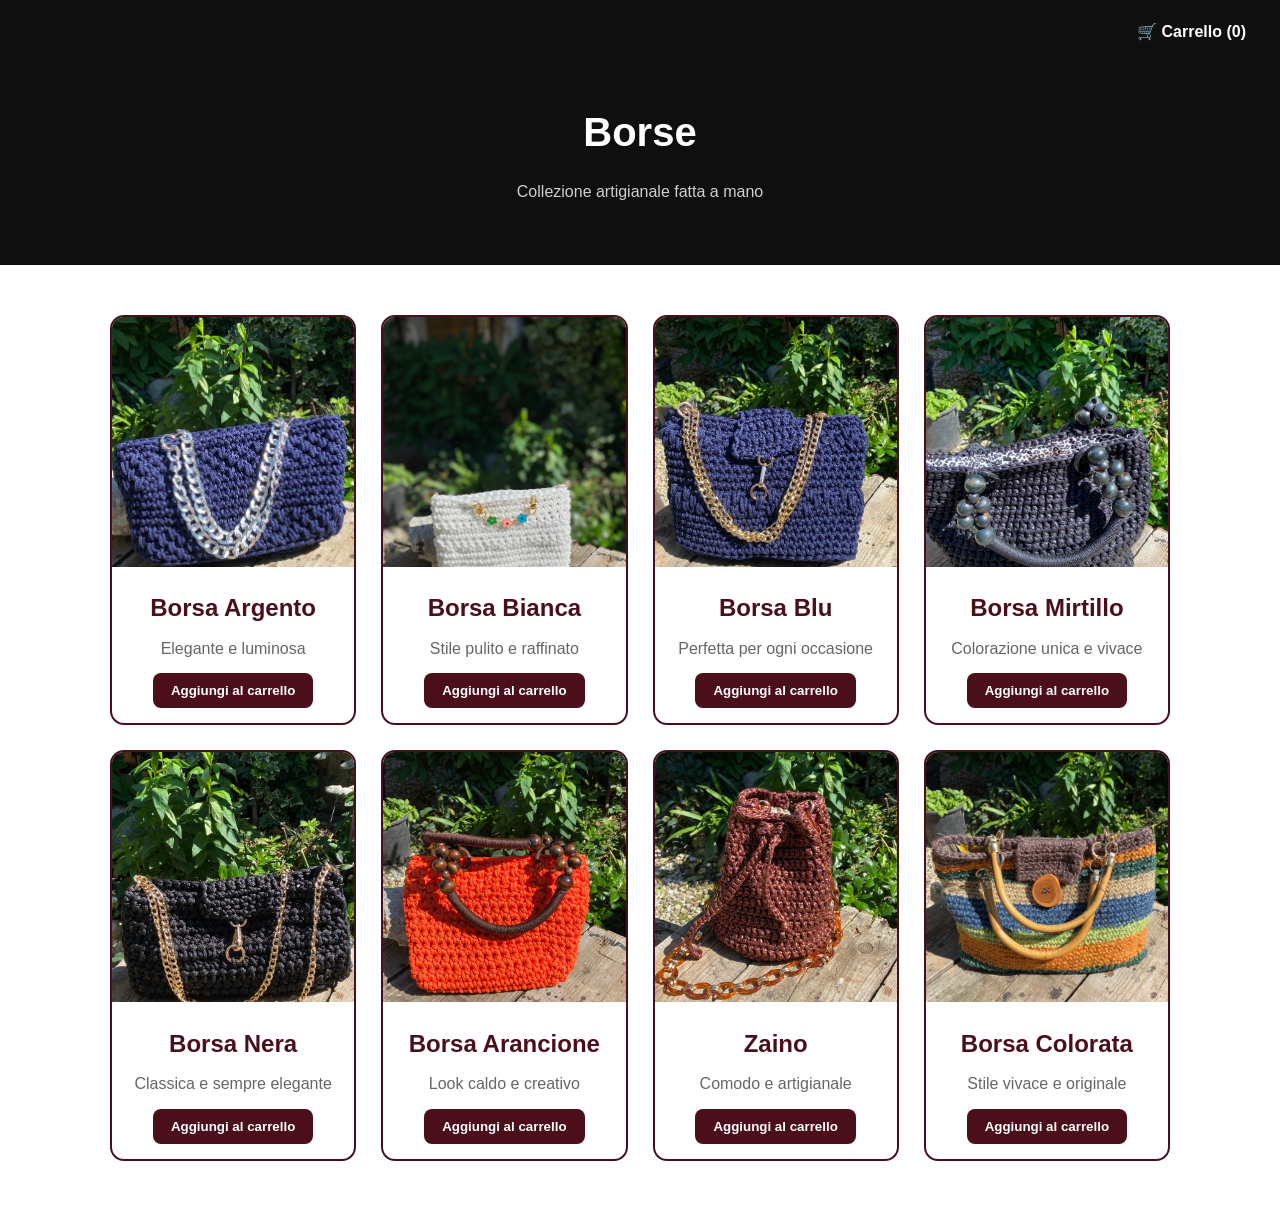
==== borse.html @ 84f6b8d7 "Sito aggiornato con nuovi file e immagini" ====
<!DOCTYPE html>
<html lang="it">
<head>
<meta charset="UTF-8">
<meta name="viewport" content="width=device-width, initial-scale=1.0">
<title>Borse - Cocotte Minute</title>
<link rel="stylesheet" href="style.css">
</head>

<body>

<!-- TOP BAR CARRELLO -->
<div class="topbar">
  <button class="cart-icon" onclick="toggleCart()">
    🛒 Carrello (<span id="cart-count">0</span>)
  </button>
</div>

<!-- CARRELLO -->
<div id="cart" class="cart">

  <h3>Il tuo ordine</h3>
  <div id="cart-items"></div>

  <button onclick="openOrder()">Acquista</button>
  <button onclick="clearCart()">Svuota carrello</button>
  <button onclick="toggleCart()">Chiudi</button>

</div>

<!-- MODAL ORDINE -->
<div id="orderModal" class="modal">

  <div class="modal-content">

    <h3>Completa il tuo ordine</h3>

    <textarea id="orderText"></textarea>

    <button onclick="sendWhatsApp()">📞 WhatsApp</button>
    <button onclick="sendEmail()">✉️ Gmail</button>
    <button onclick="closeModal()">Chiudi</button>

  </div>

</div>

<!-- HERO -->
<header class="hero-top">
  <h1>Borse</h1>
  <p>Collezione artigianale fatta a mano</p>
</header>

<!-- PRODUCTS -->
<section class="product-grid">

  <div class="product-card">
    <img src="borsaarg.jpg">
    <div class="product-info">
      <h2>Borsa Argento</h2>
      <p>Elegante e luminosa</p>
      <button onclick="addToCart('Borsa Argento')">Aggiungi al carrello</button>
    </div>
  </div>

  <div class="product-card">
    <img src="borsabianca.jpg">
    <div class="product-info">
      <h2>Borsa Bianca</h2>
      <p>Stile pulito e raffinato</p>
      <button onclick="addToCart('Borsa Bianca')">Aggiungi al carrello</button>
    </div>
  </div>

  <div class="product-card">
    <img src="borsablu.jpg">
    <div class="product-info">
      <h2>Borsa Blu</h2>
      <p>Perfetta per ogni occasione</p>
      <button onclick="addToCart('Borsa Blu')">Aggiungi al carrello</button>
    </div>
  </div>

  <div class="product-card">
    <img src="borsamirt.jpg">
    <div class="product-info">
      <h2>Borsa Mirtillo</h2>
      <p>Colorazione unica e vivace</p>
      <button onclick="addToCart('Borsa Mirtillo')">Aggiungi al carrello</button>
    </div>
  </div>

  <div class="product-card">
    <img src="borsanera.jpg">
    <div class="product-info">
      <h2>Borsa Nera</h2>
      <p>Classica e sempre elegante</p>
      <button onclick="addToCart('Borsa Nera')">Aggiungi al carrello</button>
    </div>
  </div>

  <div class="product-card">
    <img src="borsaara.jpg">
    <div class="product-info">
      <h2>Borsa Arancione</h2>
      <p>Look caldo e creativo</p>
      <button onclick="addToCart('Borsa Arancione')">Aggiungi al carrello</button>
    </div>
  </div>

  <div class="product-card">
    <img src="borsazaino.jpg">
    <div class="product-info">
      <h2>Zaino</h2>
      <p>Comodo e artigianale</p>
      <button onclick="addToCart('Zaino')">Aggiungi al carrello</button>
    </div>
  </div>

  <div class="product-card">
    <img src="borsacol.jpg">
    <div class="product-info">
      <h2>Borsa Colorata</h2>
      <p>Stile vivace e originale</p>
      <button onclick="addToCart('Borsa Colorata')">Aggiungi al carrello</button>
    </div>
  </div>

</section>

<!-- JS -->
<script>

let cart = [];

function addToCart(name){
  let item = cart.find(i => i.name === name);

  if(item){
    item.qty++;
  } else {
    cart.push({name:name, qty:1});
  }

  updateCart();
}

function updateCart(){

  let total = 0;
  cart.forEach(i => total += i.qty);

  document.getElementById("cart-count").innerText = total;

  let box = document.getElementById("cart-items");

  if(cart.length === 0){
    box.innerHTML = "<p>Carrello vuoto</p>";
    return;
  }

  box.innerHTML = cart.map((i,index)=>`
    <div class="cart-item">
      <span>${i.name}</span>
      <div>
        <button onclick="minus(${index})">-</button>
        ${i.qty}
        <button onclick="plus(${index})">+</button>
      </div>
    </div>
  `).join("");
}

function plus(i){ cart[i].qty++; updateCart(); }

function minus(i){
  if(cart[i].qty > 1){
    cart[i].qty--;
  } else {
    cart.splice(i,1);
  }
  updateCart();
}

function clearCart(){
  cart = [];
  updateCart();
}

function toggleCart(){
  document.getElementById("cart").classList.toggle("open");
}

function openOrder(){

  let text = "Vorrei ordinare:\n\n";

  cart.forEach(i=>{
    text += "- " + i.name + " x" + i.qty + "\n";
  });

  document.getElementById("orderText").value = text;
  document.getElementById("orderModal").style.display="flex";
}

function closeModal(){
  document.getElementById("orderModal").style.display="none";
}

function sendWhatsApp(){
  let text = document.getElementById("orderText").value;
  window.open("https://wa.me/393472631557?text="+encodeURIComponent(text));
}

function sendEmail(){
  let text = document.getElementById("orderText").value;

  let url = "https://mail.google.com/mail/?view=cm&fs=1"
    + "&to=sommariva.antonella@gmail.com"
    + "&su=COCOTTE MINUTE - ORDINE"
    + "&body=" + encodeURIComponent(text);

  window.open(url, "_blank");
}

</script>

</body>
</html>
---- style.css ----
:root{
  --bordeaux:#4b0f1c;
  --black:#0f0f0f;
  --gray:#f2f2f2;
}

/* RESET */
*{
  margin:0;
  padding:0;
  box-sizing:border-box;
  font-family:Arial, sans-serif;
}

body{
  background:white;
  color:#111;
  line-height:1.6;
}

/* =========================
   HERO
========================= */
.hero-top{
  text-align:center;
  padding:90px 20px 60px;
  background:var(--black);
  color:white;
}

.hero-top h1{
  font-size:40px;
  margin-top:10px;
}

.hero-top p{
  max-width:600px;
  margin:15px auto 0;
  color:#cfcfcf;
}

.logo{
  width:110px;
  border-radius:12px;
  margin-bottom:10px;
}

/* =========================
   SEZIONI
========================= */
.sezioni{
  display:flex;
  flex-direction:column;
  gap:40px;
  padding:60px 20px;
  max-width:1000px;
  margin:auto;
}

/* =========================
   BLOCCO PRODOTTI
========================= */
.block{
  position:relative;
  display:grid;
  grid-template-columns:1fr 1fr;
  gap:20px;
  padding:18px;
  border-radius:14px;
  overflow:hidden;
  background:white;
}

/* 🔥 BORDO ANIMATO */
.block::before{
  content:"";
  position:absolute;
  inset:0;
  padding:10px;
  border-radius:14px;

  background:linear-gradient(
    120deg,
    #8a1a2b,
    #000,
    #4b0f1c,
    #000,
    #6a1220
  );

  background-size:500% 500%;
  animation:borderMove 8s linear infinite;

  -webkit-mask:
    linear-gradient(#000 0 0) content-box,
    linear-gradient(#000 0 0);
  -webkit-mask-composite: xor;
  mask-composite: exclude;

  pointer-events:none;

  box-shadow:
    0 0 25px rgba(75,15,28,0.6),
    0 0 50px rgba(75,15,28,0.3);
}

/* ANIMAZIONE BORDO */
@keyframes borderMove{
  0%{background-position:0% 50%;}
  50%{background-position:100% 50%;}
  100%{background-position:0% 50%;}
}

/* IMMAGINE */
.block img{
  width:100%;
  height:320px;
  object-fit:cover;
  border-radius:10px;
}

/* =========================
   TESTO CENTRATO (FIX RICHIESTO)
========================= */
.text{
  display:flex;
  flex-direction:column;
  justify-content:center;
  text-align:center;
  padding:5px 20px 15px 20px;
}

/* TITOLO ATTACCATO AL BORDO SUPERIORE */
.text h2{
  color:var(--bordeaux);
  font-size:24px;

  margin:0;
  margin-top:0;

  /* lo porta in alto nel blocco */
  align-self:center;

  position:relative;
  top:-8px; /* 🔥 lo avvicina al bordo animato */
}

/* DESCRIZIONE */
.text p{
  color:#555;
  margin:10px 0 15px 0;
  max-width:280px;
  align-self:center;
}

/* BOTTONE */
.text a{
  display:inline-block;
  padding:10px 20px;
  background:var(--bordeaux);
  color:white;
  text-decoration:none;
  border-radius:6px;
  transition:0.3s;
  align-self:center;
}

.text a:hover{
  background:#2b0a10;
  transform:scale(1.05);
}

/* =========================
   TOP BAR CARRELLO
========================= */
.topbar{
  position:fixed;
  top:0;
  right:0;
  background:#0f0f0f;
  padding:12px 16px;
  z-index:9999;
  border-bottom-left-radius:10px;
}

.cart-icon{
  background:none;
  border:none;
  color:white;
  font-weight:bold;
  cursor:pointer;
  font-size:16px;
}

/* =========================
   CARRELLO
========================= */
.cart{
  position:fixed;
  top:60px;
  right:-350px;
  width:320px;
  height:100%;
  background:white;
  border-left:3px solid var(--bordeaux);
  padding:15px;
  transition:0.3s;
  z-index:1000;
}

.cart.open{
  right:0;
}

.cart-item{
  display:flex;
  justify-content:space-between;
  margin:10px 0;
  align-items:center;
}

.cart-item button{
  background:var(--bordeaux);
  color:white;
  border:none;
  width:25px;
  height:25px;
  border-radius:4px;
  cursor:pointer;
}

/* =========================
   MODAL ORDINE
========================= */
.modal{
  display:none;
  position:fixed;
  inset:0;
  background:rgba(0,0,0,0.6);
  justify-content:center;
  align-items:center;
  z-index:2000;
}

.modal-content{
  background:white;
  padding:20px;
  width:90%;
  max-width:400px;
  border-radius:10px;
}

.modal-content textarea{
  width:100%;
  height:150px;
  margin-top:10px;
}

/* =========================
   CONTATTI
========================= */
.contact{
  text-align:center;
  padding:80px 20px;
  background:var(--gray);
}

/* =========================
   TORNA SU
========================= */
.scroll-top{
  position:fixed;
  bottom:20px;
  right:20px;
  background:var(--bordeaux);
  color:white;
  padding:12px;
  border-radius:50%;
  text-decoration:none;
  font-weight:bold;
}

/* =========================
   RESPONSIVE
========================= */
@media(max-width:768px){
  .block{
    grid-template-columns:1fr;
  }

  .block img{
    height:220px;
  }

  .hero-top h1{
    font-size:32px;
  }
}
.product-grid{
  display:grid;
  grid-template-columns:repeat(auto-fit,minmax(230px,1fr));
  gap:25px;
  padding:50px 20px;
  max-width:1100px;
  margin:auto;
}

.product-card{
  border:2px solid var(--bordeaux);
  border-radius:14px;
  overflow:hidden;
  background:white;
  transition:0.3s;
}

.product-card:hover{
  transform:translateY(-5px);
  box-shadow:0 10px 25px rgba(0,0,0,0.15);
}

.product-card img{
  width:100%;
  height:250px;
  object-fit:cover;
}

.product-info{
  text-align:center;
  padding:15px;
}

.product-info h2{
  color:var(--bordeaux);
  margin-bottom:8px;
}

.product-info p{
  color:#666;
  margin-bottom:12px;
}

.product-info button{
  padding:10px 18px;
  background:var(--bordeaux);
  color:white;
  border:none;
  border-radius:6px;
  cursor:pointer;
  transition:0.3s;
}

.product-info button:hover{
  background:#2b0a10;
  transform:scale(1.05);
}
.btn,
button,
.cart button,
.modal-content button,
.block a,
.product-info button{
  display:inline-block;
  padding:10px 18px;
  background:#4b0f1c;
  color:#fff;
  border:none;
  border-radius:8px;
  text-decoration:none;
  font-weight:bold;
  cursor:pointer;
  transition:0.3s;
}

.btn:hover,
button:hover,
.block a:hover,
.product-info button:hover{
  background:#2b0a10;
  transform:scale(1.05);
}
.cart-buttons{
  display:flex;
  flex-direction:column;
  gap:12px;
  margin-top:15px;
}

/* più spazio sotto "Acquista" */
.cart-buttons button:first-child{
  margin-bottom:10px;
}
/* =========================
   FIX SOLO CARRELLO (SAFE PATCH)
========================= */

/* spazio generale carrello → contenuto più pulito */
.cart{
  padding-bottom:30px;
}

/* item più leggibili ma NON cambia layout globale */
.cart-item{
  margin:14px 0;
}

/* + e - centrati meglio (solo locale carrello) */
.qty-controls{
  display:flex;
  align-items:center;
  justify-content:center;
  gap:10px;
}

.qty-controls button{
  width:30px;
  height:30px;
  display:flex;
  align-items:center;
  justify-content:center;
}

/* TESTO "carrello vuoto" più separato */
#cart-items p{
  margin:30px 0 20px;
}

/* =========================
   BOTTONI CARRELLO (UNICO FIX IMPORTANTE)
========================= */

.cart-buttons{
  display:flex;
  flex-direction:column;
  gap:18px;       /* spazio tra i bottoni */
  margin-top:45px; /* distanza dal contenuto sopra */
}

/* ogni bottone full width e separato bene */
.cart-buttons button{
  width:100%;
  padding:12px;
}

/* EXTRA SPAZIO SOLO TRA primo e secondo bottone */
.cart-buttons button:first-child{
  margin-bottom:6px;
}
.about-intro{
  padding:70px 20px 30px;
  background:var(--gray);
}

.about-box{
  max-width:900px;
  margin:auto;
  background:white;
  border:2px solid var(--bordeaux);
  border-radius:14px;
  padding:35px;
  box-shadow:0 10px 25px rgba(0,0,0,0.08);
  text-align:center;
}

/* TITOLO "CHI SONO" */
.about-box h2{
  color:var(--bordeaux);
  font-size:28px;
  margin-bottom:10px;
}

/* SOTTOTITOLO (IMPORTANTE PER FAR CAPIRE CHI È) */
.about-subtitle{
  font-style:italic;
  color:#666;
  margin-bottom:20px;
}

/* TESTO PRINCIPALE */
.about-box p{
  color:#333;
  line-height:1.8;
  font-size:16px;
}
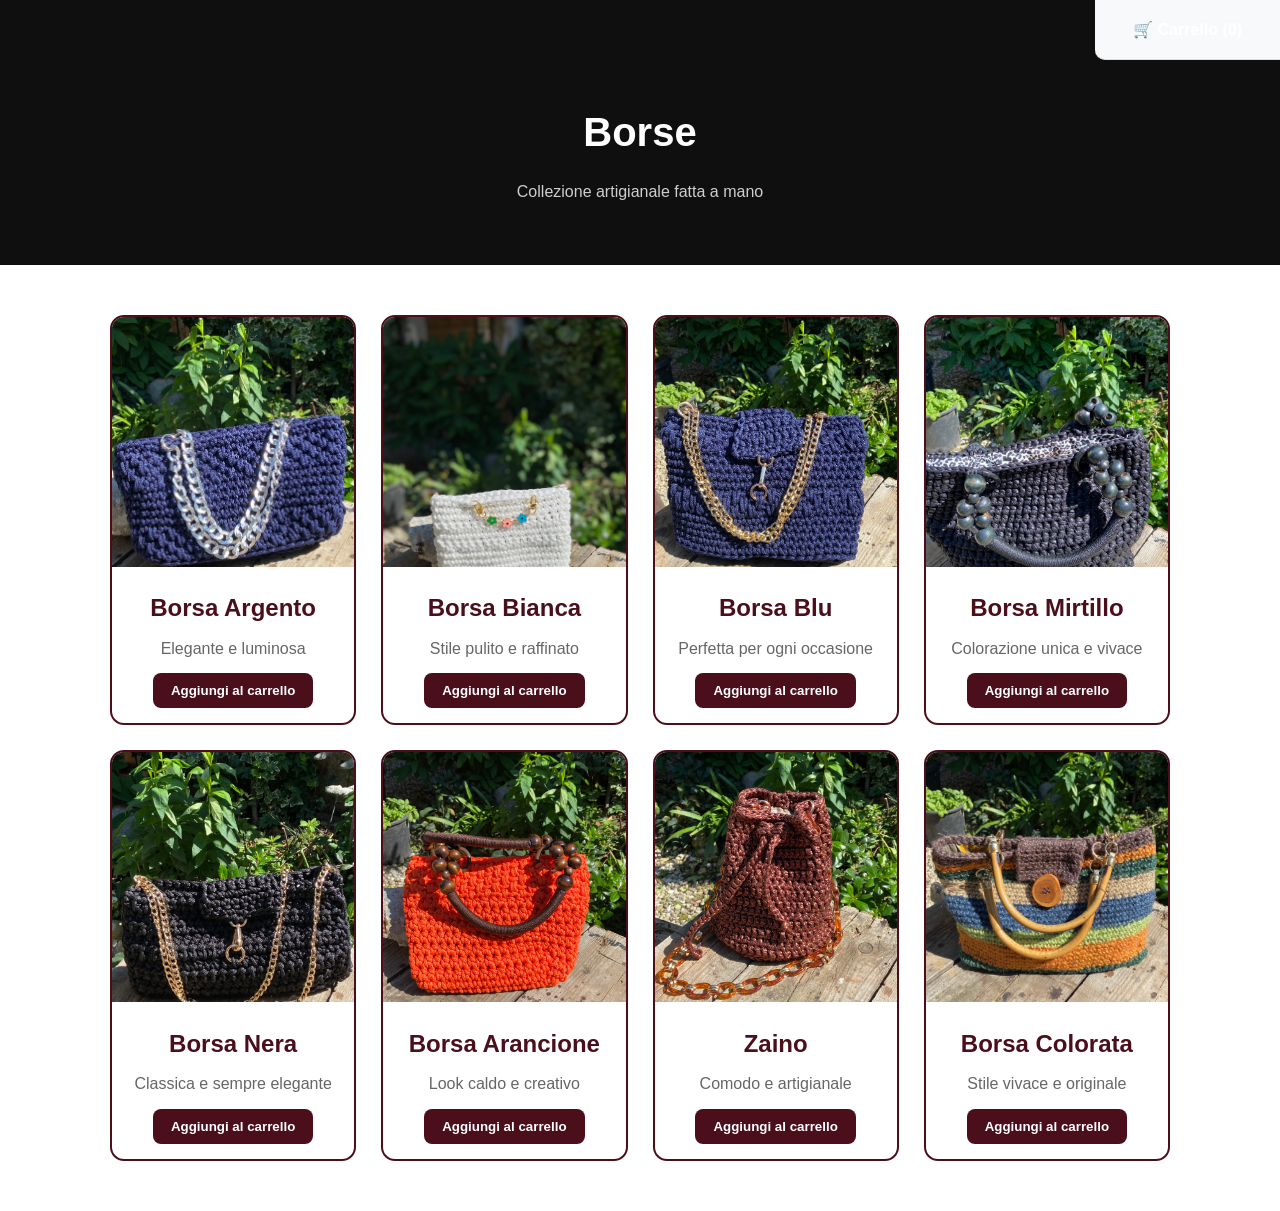
==== commit 4b7ef087: "Aggiunto bottone traduzione" ====
--- a/borse.html
+++ b/borse.html
@@ -9,9 +9,14 @@
 
 <body>
 
-<!-- TOP BAR CARRELLO -->
-<div class="topbar">
-  <button class="cart-icon" onclick="toggleCart()">
+<!-- TOP BAR CARRELLO E TRADUZIONE -->
+<div class="topbar" style="display: flex; justify-content: space-between; align-items: center; padding: 10px 20px; background-color: #f8f9fa; border-bottom: 1px solid #ddd;">
+  
+  <!-- Widget Google Translate -->
+  <div id="google_translate_element"></div>
+
+  <!-- Pulsante Carrello -->
+  <button class="cart-icon" onclick="toggleCart()" style="cursor: pointer;">
     🛒 Carrello (<span id="cart-count">0</span>)
   </button>
 </div>
@@ -223,7 +228,16 @@
   window.open(url, "_blank");
 }
 
+function googleTranslateElementInit() {
+  new google.translate.TranslateElement({
+    pageLanguage: 'it',
+    includedLanguages: 'en,it',
+    layout: google.translate.TranslateElement.InlineLayout.SIMPLE
+  }, 'google_translate_element');
+}
 </script>
+
+<script type="text/javascript" src="https://translate.google.com/translate_a/element.js?cb=googleTranslateElementInit"></script>
 
 </body>
 </html>
--- a/style.css
+++ b/style.css
@@ -92,6 +92,9 @@
   animation:borderMove 8s linear infinite;
 
   -webkit-mask:
+    linear-gradient(#000 0 0) content-box,
+    linear-gradient(#000 0 0);
+  mask:
     linear-gradient(#000 0 0) content-box,
     linear-gradient(#000 0 0);
   -webkit-mask-composite: xor;
@@ -480,4 +483,29 @@
   color:#333;
   line-height:1.8;
   font-size:16px;
+}
+.lang-switch{
+  position:fixed;
+  top:12px;
+  left:12px;
+  background:#0f0f0f;
+  padding:8px;
+  border-radius:10px;
+  z-index:9999;
+  display:flex;
+  gap:6px;
+}
+
+.lang-switch button{
+  background:var(--bordeaux);
+  color:white;
+  border:none;
+  padding:6px 10px;
+  border-radius:6px;
+  cursor:pointer;
+  font-weight:bold;
+}
+
+.lang-switch button:hover{
+  background:#2b0a10;
 }
